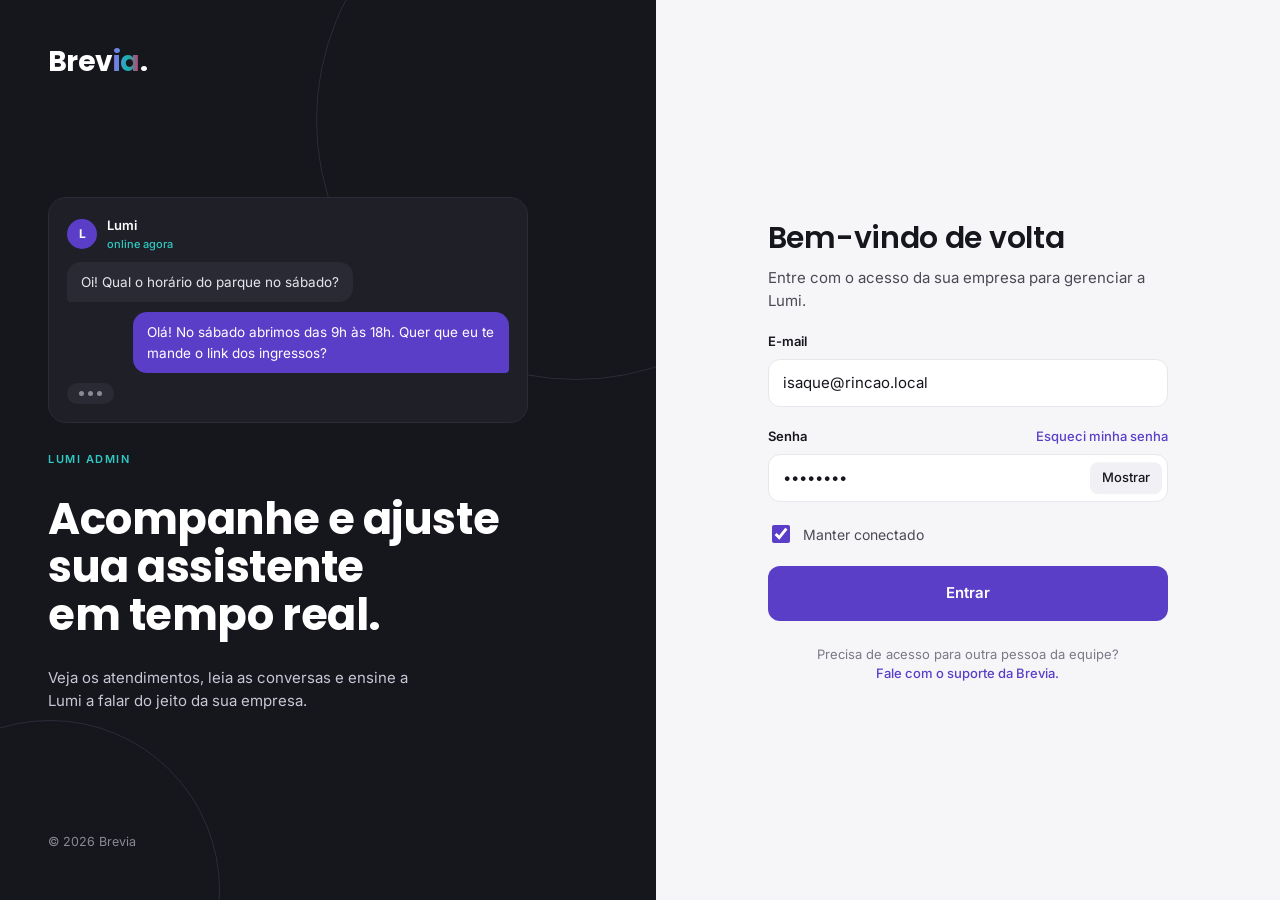
==== web/admin.html @ fee6444c "Add operator account editing and handover media" ====
<!doctype html><html><head><meta charset=utf8><meta name=viewport content="width=device-width,initial-scale=1,viewport-fit=cover"><style>:root{color-scheme:light;box-sizing:border-box;padding-top:env(safe-area-inset-top,0px);padding-bottom:env(safe-area-inset-bottom,0px)}html{scroll-padding-top:env(safe-area-inset-top,0px)}body{margin:0;padding:0;font:14px -apple-system,BlinkMacSystemFont,sans-serif;background:#fff;color:#000}img{max-width:100%}[hidden]:not([hidden=until-found i]){display:none!important}</style><link rel="stylesheet" href="/static/operator-workspace.css"><link rel="stylesheet" href="/static/admin-usage.css"><link rel="stylesheet" href="/static/admin-comments.css"><link rel="stylesheet" href="/static/admin-calling.css"><link rel="stylesheet" href="/static/admin-conversations.css"></head><body>
<title>Lumi Admin</title>
<meta name="claude:viewport-fit-sides" content="cover">
<link rel="preconnect" href="https://fonts.googleapis.com">
<link rel="stylesheet" href="https://fonts.googleapis.com/css2?family=Poppins:wght@500;600;700&family=Inter:wght@400;500;600&display=swap">
<style>
/* Layout: login split (marca escura / formulário claro); app = sidebar fixa + área de conteúdo; no celular a sidebar vira gaveta */
:root{
  --bg:#F6F6F9; --surface:#FFFFFF; --surface-2:#F1F1F5; --line:#E6E6EC;
  --ink:#16161D; --ink-2:#4A4A55; --ink-3:#7A7A87;
  --violet:#5B3EC8; --violet-soft:#EEEAFB; --violet-ink:#4A30B0;
  --teal:#0E9F99; --teal-soft:#E2F6F5; --pink:#D6336C; --pink-soft:#FCE8EF;
  --gold:#A67C2E; --gold-soft:#F7F0E2; --up:#17895A;
  --dark:#16161D; --dark-2:#1F1F28; --dark-line:#2C2C38; --on-dark:#FFFFFF; --on-dark-2:#C7C7D6; --on-dark-3:#8A8A95;
  --shadow:0 1px 2px rgba(22,22,29,.04),0 8px 24px -12px rgba(22,22,29,.12);
  --f-display:"Poppins",ui-sans-serif,system-ui,sans-serif;
  --f-body:"Inter",ui-sans-serif,system-ui,-apple-system,"Segoe UI",sans-serif;
  --r:14px; --r-sm:10px;
}
@media (prefers-color-scheme:dark){:root:not([data-theme="light"]){
  --bg:#111117; --surface:#1A1A22; --surface-2:#22222C; --line:#2C2C38;
  --ink:#F2F2F6; --ink-2:#C2C2CE; --ink-3:#8C8C99;
  --violet:#8B74F0; --violet-soft:#2A2445; --violet-ink:#B4A6FF;
  --teal:#2FC9C2; --teal-soft:#16302F; --pink:#F06292; --pink-soft:#3A1C27;
  --gold:#D3A85A; --gold-soft:#332A1A; --up:#4CD08F;
  --dark:#0B0B10; --dark-2:#16161E; --dark-line:#262632;
  --shadow:0 1px 2px rgba(0,0,0,.3),0 8px 24px -12px rgba(0,0,0,.5);
  color-scheme:dark}}
:root[data-theme="dark"]{
  --bg:#111117; --surface:#1A1A22; --surface-2:#22222C; --line:#2C2C38;
  --ink:#F2F2F6; --ink-2:#C2C2CE; --ink-3:#8C8C99;
  --violet:#8B74F0; --violet-soft:#2A2445; --violet-ink:#B4A6FF;
  --teal:#2FC9C2; --teal-soft:#16302F; --pink:#F06292; --pink-soft:#3A1C27;
  --gold:#D3A85A; --gold-soft:#332A1A; --up:#4CD08F;
  --dark:#0B0B10; --dark-2:#16161E; --dark-line:#262632;
  --shadow:0 1px 2px rgba(0,0,0,.3),0 8px 24px -12px rgba(0,0,0,.5);
  color-scheme:dark}

*{box-sizing:border-box}
html,body{height:100%}
body{background:var(--bg);color:var(--ink);font-family:var(--f-body);font-size:15px;line-height:1.5;-webkit-font-smoothing:antialiased}
h1,h2,h3{font-family:var(--f-display);font-weight:600;margin:0;text-wrap:balance;letter-spacing:-.01em}
button,input,textarea,select{font:inherit;color:inherit}
button{cursor:pointer}
:focus-visible{outline:2px solid var(--violet);outline-offset:2px}
.num{font-variant-numeric:tabular-nums}
.eyebrow{font-size:11px;font-weight:600;letter-spacing:.14em;text-transform:uppercase}
.sr{position:absolute;width:1px;height:1px;opacity:0;overflow:hidden}

/* ---------- Marca ---------- */
.brand{font-family:var(--f-display);font-weight:700;font-size:28px;letter-spacing:-.02em;line-height:1;display:inline-flex}
.brand .ia{background:linear-gradient(90deg,#8B74F0,#0FB5AE 55%,#D6336C);-webkit-background-clip:text;background-clip:text;color:transparent}

/* ---------- Login ---------- */
#login{min-height:100%;display:grid;grid-template-columns:minmax(0,1.05fr) minmax(0,1fr)}
.login-side{background:var(--dark);color:var(--on-dark);position:relative;overflow:hidden;display:flex;flex-direction:column;justify-content:space-between;gap:48px;padding-block:48px;padding-left:max(48px,env(safe-area-inset-left,0px));padding-right:48px}
.login-side .ring{position:absolute;border:1px solid var(--dark-line);border-radius:50%;pointer-events:none}
.login-side .brand{color:#fff;position:relative}
.login-hero{position:relative;display:flex;flex-direction:column;gap:28px;max-width:480px}
.preview{background:var(--dark-2);border:1px solid var(--dark-line);border-radius:18px;padding:18px;display:flex;flex-direction:column;gap:10px}
.preview .who{display:flex;align-items:center;gap:10px;font-size:13px;font-weight:600}
.preview .who small{display:block;color:#2FC9C2;font-weight:500;font-size:11px}
.av-l{width:30px;height:30px;border-radius:50%;background:#5B3EC8;display:grid;place-items:center;font-size:12px;font-weight:700;color:#fff}
.b-in,.b-out{font-size:13.5px;padding:10px 14px;border-radius:14px;max-width:85%}
.b-in{background:#2A2A35;color:#E6E6EE;align-self:flex-start;border-bottom-left-radius:4px}
.b-out{background:#5B3EC8;color:#fff;align-self:flex-end;border-bottom-right-radius:4px}
.typing{align-self:flex-start;background:#2A2A35;border-radius:12px;padding:8px 12px;display:flex;gap:4px}
.typing i{width:5px;height:5px;border-radius:50%;background:#8A8A95;animation:blink 1.2s infinite}
.typing i:nth-child(2){animation-delay:.2s}.typing i:nth-child(3){animation-delay:.4s}
@keyframes blink{0%,60%,100%{opacity:.3}30%{opacity:1}}
.login-hero h1{font-size:clamp(30px,3.4vw,44px);line-height:1.1;font-weight:700;color:#fff}
.login-hero p{color:var(--on-dark-2);margin:0;max-width:42ch}
.login-side footer{color:var(--on-dark-3);font-size:12.5px;position:relative}
.login-main{display:grid;place-items:center;padding-block:48px;padding-left:24px;padding-right:max(24px,env(safe-area-inset-right,0px));background:var(--bg)}
.login-form{width:100%;max-width:400px;display:flex;flex-direction:column;gap:20px}
.login-form h2{font-size:30px;font-weight:600}
.login-form .lead{color:var(--ink-2);margin:6px 0 0}
.field{display:flex;flex-direction:column;gap:7px}
.field label,.lbl{font-size:13px;font-weight:600;color:var(--ink)}
.row-between{display:flex;justify-content:space-between;align-items:baseline;gap:12px}
.link{color:var(--violet);text-decoration:none;font-size:13px;font-weight:500;background:none;border:0;padding:0}
.link:hover{text-decoration:underline}
.input{width:100%;background:var(--surface);border:1px solid var(--line);border-radius:12px;padding:12px 14px;outline:none;transition:border-color .15s,box-shadow .15s}
.input:focus{border-color:var(--violet);box-shadow:0 0 0 3px var(--violet-soft)}
.pw{position:relative}
.pw .input{padding-right:92px}
.pw button{position:absolute;right:6px;top:50%;transform:translateY(-50%);background:var(--surface-2);border:0;border-radius:8px;padding:6px 12px;font-size:13px;font-weight:500}
.check{display:flex;align-items:center;gap:10px;font-size:14px;color:var(--ink-2)}
.check input{width:18px;height:18px;accent-color:var(--violet)}
.btn{display:inline-flex;align-items:center;justify-content:center;gap:8px;border-radius:12px;padding:11px 18px;font-weight:600;font-size:14px;border:1px solid transparent;transition:background .15s,transform .05s,border-color .15s;white-space:nowrap}
.btn:active{transform:translateY(1px)}
.btn-primary{background:#5B3EC8;color:#fff}
.btn-primary:hover{background:#4A30B0}
.btn-ghost{background:var(--surface);border-color:var(--line);color:var(--ink)}
.btn-ghost:hover{border-color:var(--ink-3)}
.btn-danger{background:var(--surface);border-color:var(--pink-soft);color:var(--pink)}
.btn-danger:hover{border-color:var(--pink)}
.btn-sm{padding:7px 12px;font-size:13px;border-radius:10px}
.btn-lg{padding:15px 18px;font-size:15px}
.btn[disabled]{opacity:.45;cursor:not-allowed}
.login-form .help{text-align:center;font-size:13px;color:var(--ink-3);margin:4px 0 0}
.err{font-size:13px;color:var(--pink);margin:0}

/* ---------- App shell ---------- */
#app{height:100%;display:grid;grid-template-columns:260px minmax(0,1fr)}
.side{background:var(--surface);border-right:1px solid var(--line);display:flex;flex-direction:column;gap:24px;padding:28px 18px 20px;padding-left:max(18px,env(safe-area-inset-left,0px));overflow-y:auto}
.side .brand{font-size:26px;color:var(--ink)}
.side .sub{color:var(--teal);margin-top:8px}
.tenant{display:flex;align-items:center;gap:12px;border:1px solid var(--line);border-radius:var(--r);padding:12px;background:var(--bg)}
.tenant .av{width:38px;height:38px;border-radius:50%;background:var(--dark);color:#fff;display:grid;place-items:center;font-weight:700;font-size:12px;flex:none}
.tenant b{display:block;font-size:14px;font-weight:600}
.status{display:inline-flex;align-items:center;gap:6px;font-size:12px;color:var(--teal);font-weight:500}
.status::before{content:"";width:7px;height:7px;border-radius:50%;background:var(--teal);box-shadow:0 0 0 3px var(--teal-soft)}
.nav{display:flex;flex-direction:column;gap:4px}
.nav a{display:flex;align-items:center;gap:12px;padding:10px 12px;border-radius:12px;color:var(--ink-2);text-decoration:none;font-weight:500}
.nav a svg{width:19px;height:19px;flex:none}
.nav .handover-count{margin-left:auto;min-width:22px;height:22px;padding:0 6px;border-radius:999px;background:var(--pink);color:#fff;display:inline-flex;align-items:center;justify-content:center;font-size:12px;font-weight:600;font-variant-numeric:tabular-nums}
.contact-role{display:flex;align-items:center;gap:12px;padding:12px 22px;border-bottom:1px solid var(--line);font-size:13px}.contact-role .input{width:auto;padding:6px 10px}
.nav a:hover{background:var(--surface-2);color:var(--ink)}
.nav a[aria-current="page"]{background:var(--violet-soft);color:var(--violet-ink)}
.help-card{margin-top:auto;background:var(--dark);color:var(--on-dark);border-radius:var(--r);padding:16px;display:flex;flex-direction:column;gap:6px}
.help-card b{font-size:14px}
.help-card p{margin:0;font-size:13px;color:var(--on-dark-2)}
.help-card button{align-self:flex-start;background:none;border:0;padding:0;color:#2FC9C2;font-weight:600;font-size:13px;margin-top:4px}

.main{display:flex;flex-direction:column;min-width:0;min-height:0}
.topbar{display:flex;align-items:center;gap:14px;padding-block:18px;padding-left:32px;padding-right:max(32px,env(safe-area-inset-right,0px));border-bottom:1px solid var(--line);background:var(--surface);position:relative;z-index:20}
.topbar .titles{min-width:0;flex:1}
.topbar h1{font-size:20px}
.topbar p{margin:2px 0 0;color:var(--ink-3);font-size:13.5px;white-space:nowrap;overflow:hidden;text-overflow:ellipsis}
.menu-btn{display:none;width:40px;height:40px;border-radius:10px;border:1px solid var(--line);background:var(--surface);place-items:center;flex:none}
.menu-btn svg{width:20px;height:20px}
.user-wrap{position:relative;flex:none}
.user{display:flex;align-items:center;gap:10px;border:1px solid var(--line);background:var(--surface);border-radius:999px;padding:5px 14px 5px 5px;font-weight:600;font-size:14px;transition:border-color .15s}
.user:hover,.user[aria-expanded="true"]{border-color:var(--violet)}
.user .av{width:30px;height:30px;border-radius:50%;background:#5B3EC8;color:#fff;display:grid;place-items:center;font-size:13px}
.user-menu{position:absolute;right:0;top:calc(100% + 8px);width:min(280px,calc(100vw - 32px));background:var(--surface);border:1px solid var(--line);border-radius:14px;box-shadow:0 16px 40px -12px rgba(0,0,0,.28);padding:6px;z-index:30}
.um-id{display:flex;flex-direction:column;gap:2px;padding:12px 12px 12px;border-bottom:1px solid var(--line);margin-bottom:6px}
.um-id b{font-size:14px;font-weight:600}
.um-id span{font-size:13px;color:var(--ink-3);overflow-wrap:anywhere}
.um-out{display:block;width:100%;text-align:left;background:none;border:0;border-radius:10px;padding:10px 12px;color:var(--pink);font-weight:600;font-size:14px}
.um-out:hover{background:var(--pink-soft)}
.content{flex:1;overflow-y:auto;padding-block:28px 40px;padding-left:32px;padding-right:max(32px,env(safe-area-inset-right,0px))}
.wrap{max-width:1180px;margin:0 auto;display:flex;flex-direction:column;gap:20px}
.stack{display:flex;flex-direction:column;gap:20px}
.card{background:var(--surface);border:1px solid var(--line);border-radius:var(--r);box-shadow:var(--shadow)}
.card-h{display:flex;align-items:center;justify-content:space-between;gap:12px;padding:20px 22px 0}
.card-h h2{font-size:17px}
.card-h .meta{color:var(--ink-3);font-size:13px}
.card-b{padding:18px 22px 22px}
.hh{display:flex;align-items:baseline;gap:12px;flex-wrap:wrap}

/* ---------- Dashboard ---------- */
.hello{display:flex;flex-direction:column;gap:6px;padding-top:4px}
.hello h2{font-size:34px;font-weight:600;line-height:1.15}
.hello p{margin:0;color:var(--ink-2);font-size:16px}
.period{padding:18px 20px;display:flex;flex-direction:column;gap:16px}
.chips{display:flex;flex-wrap:wrap;gap:10px}
.chip{border:1px solid var(--line);background:var(--surface);border-radius:999px;padding:6px 13px;font-size:13px;font-weight:500;color:var(--ink-2);transition:border-color .15s,background .15s}
.chip:hover{border-color:var(--ink-3)}
.chip.lg{padding:10px 18px;font-size:14.5px}
.chip[aria-pressed="true"]{background:#5B3EC8;border-color:#5B3EC8;color:#fff;font-weight:600}
.range{display:flex;flex-wrap:wrap;align-items:center;gap:12px;border-top:1px solid var(--line);padding-top:16px;font-size:13.5px;font-weight:600}
.date{width:auto;padding:9px 12px;border-radius:10px;font-weight:500}
.kpis{display:grid;grid-template-columns:repeat(3,minmax(0,1fr));gap:16px}
.kpi{padding:24px 26px;display:flex;flex-direction:column;gap:6px;min-width:0}
.kpi .k-l{display:flex;align-items:center;gap:8px;font-size:13.5px;font-weight:600;color:var(--ink-3)}
.kpi .k-v{font-family:var(--f-display);font-size:46px;font-weight:600;line-height:1.1;letter-spacing:-.02em}
.kpi .k-d{display:flex;gap:8px;align-items:baseline;font-size:13.5px;color:var(--ink-3)}
.kpi .k-d b{color:var(--up);font-weight:600}
.kpi .k-n{color:var(--ink-3);font-size:13.5px;margin-top:8px}
.info{position:relative;width:17px;height:17px;border-radius:50%;border:0;background:var(--surface-2);color:var(--ink-3);font-size:11px;font-weight:700;display:inline-grid;place-items:center;padding:0;cursor:help}
.info .tip{position:absolute;left:50%;top:calc(100% + 8px);transform:translateX(-50%);width:230px;background:var(--dark);color:#fff;font-weight:400;font-size:12.5px;line-height:1.4;padding:10px 12px;border-radius:10px;opacity:0;pointer-events:none;transition:opacity .15s;z-index:25;text-align:left}
.info:hover .tip,.info:focus .tip{opacity:1}
.chan{display:flex;flex-direction:column;gap:16px;margin-top:8px}
.chan .c-row{display:flex;justify-content:space-between;align-items:center;gap:10px;font-size:14.5px;font-weight:500;margin-bottom:8px}
.chan .c-row span{display:flex;align-items:center;gap:8px}
.chan .dot{width:8px;height:8px;border-radius:50%;flex:none}
.bar{height:8px;border-radius:99px;background:var(--surface-2);overflow:hidden}
.bar i{display:block;height:100%;min-width:10px;border-radius:99px;background:var(--violet)}
.bar.teal i{background:var(--teal)}
.bar.pink i{background:var(--pink)}
.dash-volume{display:grid;grid-template-columns:repeat(2,minmax(0,1fr));padding:22px;gap:24px}.dash-volume>div{display:flex;flex-direction:column;gap:6px}.dash-volume>div+div{border-left:1px solid var(--line);padding-left:24px}.dash-volume strong{font-family:var(--f-display);font-size:25px;font-weight:600;line-height:1.3}.dash-volume .k-n{margin:0}@media(max-width:600px){.dash-volume{grid-template-columns:1fr;padding:18px;gap:18px}.dash-volume>div+div{border-left:0;border-top:1px solid var(--line);padding-left:0;padding-top:18px}}
.dash-grid{display:grid;grid-template-columns:minmax(0,1.7fr) minmax(0,1fr);gap:20px;align-items:start}
.topics{display:flex;flex-direction:column;gap:2px}
.topic{display:block;padding:10px 12px;margin-inline:-12px;border-radius:12px;text-decoration:none;color:inherit;transition:background .15s,transform .18s ease}
.topic:hover,.topic:focus-visible{background:var(--surface-2);transform:translateX(3px)}
.topic .t-row{display:flex;justify-content:space-between;gap:12px;font-size:14.5px;margin-bottom:7px}
.topic .t-val{color:var(--ink-3)}
.topic .t-val b{display:inline-block;min-width:3.4ch;text-align:right;color:var(--ink);font-weight:600;margin-left:14px}
.topic:hover .t-name{color:var(--violet)}
.shortcuts{display:flex;flex-direction:column;gap:10px}
.shortcut{display:flex;align-items:center;gap:12px;border:1px solid var(--line);border-radius:12px;padding:14px 15px;background:var(--surface);text-decoration:none;color:var(--ink);font-weight:600;font-size:14px;transition:border-color .15s,background .15s}
.shortcut:hover{border-color:var(--violet);background:var(--violet-soft)}
.shortcut .dot{width:8px;height:8px;border-radius:50%;flex:none}
.shortcut .chev{margin-left:auto;color:var(--ink-3)}
.recent{display:flex;flex-direction:column}
.recent a{display:grid;grid-template-columns:40px minmax(0,1fr) auto;gap:14px;align-items:start;padding:14px 10px;margin-inline:-10px;border-radius:12px;position:relative;text-decoration:none;color:inherit;transition:background .15s,transform .18s ease}
.recent a + a::before{content:"";position:absolute;left:10px;right:10px;top:0;border-top:1px solid var(--line);transition:opacity .15s}
.recent a:hover,.recent a:focus-visible{background:var(--surface-2);transform:translateX(4px)}
.recent a:hover::before,.recent a:hover + a::before,.recent a:focus-visible::before,.recent a:focus-visible + a::before{opacity:0}
.recent .ini{transition:background .15s,color .15s}
.recent a:hover .ini,.recent a:focus-visible .ini{background:var(--violet);color:#fff}
.recent a:hover .r-name,.recent a:focus-visible .r-name{color:var(--violet)}
.recent a:hover .r-msg,.recent a:hover .r-time{color:var(--ink)}
.ini{width:40px;height:40px;border-radius:50%;background:var(--surface-2);display:grid;place-items:center;font-size:12.5px;font-weight:700;color:var(--ink-2)}
.r-name{font-weight:600;font-size:14.5px}
.r-name span{font-weight:400;color:var(--ink-3)}
.r-msg{color:var(--ink-2);font-size:13.5px;margin-top:2px;display:-webkit-box;-webkit-line-clamp:2;-webkit-box-orient:vertical;overflow:hidden}
.r-time{color:var(--ink-3);font-size:12.5px}

/* ---------- Pílulas ---------- */
.pill{display:inline-flex;align-items:center;font-size:11.5px;font-weight:600;padding:3px 9px;border-radius:999px;white-space:nowrap}
.pill.wa{background:var(--teal-soft);color:var(--teal)}
.pill.ig{background:var(--pink-soft);color:var(--pink)}
.pill.topic{background:var(--surface-2);color:var(--ink-2);font-weight:500}

/* ---------- Conversas ---------- */
.filters{display:flex;flex-wrap:wrap;gap:10px;align-items:center}
.filters .search,.kb-tools .search{flex:1 1 260px;position:relative}
.filters .search svg,.kb-tools .search svg{position:absolute;left:13px;top:50%;transform:translateY(-50%);width:17px;height:17px;color:var(--ink-3)}
.filters .search .input,.kb-tools .search .input{padding-left:40px}
.select{appearance:none;background:var(--surface) url("data:image/svg+xml,%3Csvg xmlns='http://www.w3.org/2000/svg' width='12' height='8' fill='none' stroke='%237A7A87' stroke-width='1.8'%3E%3Cpath d='M1 1.5l5 5 5-5'/%3E%3C/svg%3E") no-repeat right 14px center;border:1px solid var(--line);border-radius:12px;padding:11px 38px 11px 14px;flex:0 1 auto}
.convo{display:grid;grid-template-columns:minmax(280px,360px) minmax(0,1fr);min-height:560px;overflow:hidden}
.c-list{border-right:1px solid var(--line);display:flex;flex-direction:column;min-height:0}
.c-list .count{padding:14px 18px;font-size:13px;color:var(--ink-3);border-bottom:1px solid var(--line)}
.c-items{overflow-y:auto;max-height:640px}
.c-item{display:flex;flex-direction:column;gap:6px;width:100%;text-align:left;background:none;border:0;border-bottom:1px solid var(--line);border-left:3px solid transparent;padding:14px 18px 14px 15px;transition:background .15s}
.c-item:hover{background:var(--surface-2)}
.c-item[aria-current="true"]{background:var(--violet-soft);border-left-color:var(--violet)}
.c-item .top{display:flex;justify-content:space-between;align-items:center}
.c-item .top time{font-size:12px;color:var(--ink-3)}
.c-item b{font-size:14.5px;font-weight:600}
.contact-label{display:inline-flex;flex-wrap:wrap;align-items:baseline;gap:4px 8px;max-width:100%}
.contact-id{font-size:12px;font-weight:400;color:var(--ink-3);overflow-wrap:anywhere}
.c-item .ph{font-size:12.5px;color:var(--ink-3);margin-top:-4px}
.c-item .last{font-size:13.5px;color:var(--ink-2);display:-webkit-box;-webkit-line-clamp:2;-webkit-box-orient:vertical;overflow:hidden}
.c-item .tags{display:flex;align-items:center;gap:8px;font-size:12px;color:var(--ink-3)}
.c-detail{display:flex;flex-direction:column;min-width:0;min-height:0}
.d-head{padding:18px 22px;border-bottom:1px solid var(--line);display:flex;flex-direction:column;gap:14px}
.d-head .who{display:flex;justify-content:space-between;gap:16px;flex-wrap:wrap}
.d-head h2{font-size:20px}
.d-head .ph{color:var(--ink-3);font-size:13.5px;margin-top:2px}
.facts{display:flex;gap:22px}
.facts div{display:flex;flex-direction:column;gap:2px}
.facts span{font-size:11.5px;color:var(--ink-3)}
.facts b{font-size:14px;font-weight:600}
.sessions{display:flex;gap:8px;flex-wrap:wrap}
.back{display:none}
.thread{flex:1;overflow-y:auto;padding:20px 22px;display:flex;flex-direction:column;gap:12px;background:var(--bg);max-height:520px}
.day{align-self:center;font-size:12px;color:var(--ink-3);background:var(--surface-2);border-radius:99px;padding:4px 12px;margin-block:4px}
.msg{max-width:min(78%,560px);min-width:0;overflow-wrap:anywhere;padding:11px 15px;border-radius:16px;font-size:14px;display:flex;flex-direction:column;gap:4px}
.msg time{font-size:11px;opacity:.7}
.msg.in{align-self:flex-start;background:var(--surface);border:1px solid var(--line);border-bottom-left-radius:5px}
.msg.out{align-self:flex-end;background:#5B3EC8;color:#fff;border-bottom-right-radius:5px}
.msg.out time{text-align:right}
.empty{padding:40px 22px;text-align:center;color:var(--ink-3)}

/* ---------- Configurações ---------- */
.tabs{display:inline-flex;background:var(--surface-2);border-radius:12px;padding:4px;gap:2px;align-self:flex-start;max-width:100%;overflow-x:auto}
.tabs button{border:0;background:none;border-radius:9px;padding:8px 16px;font-weight:500;font-size:14px;color:var(--ink-3);white-space:nowrap}
.tabs button[aria-selected="true"]{background:var(--surface);color:var(--ink);font-weight:600;box-shadow:0 1px 2px rgba(0,0,0,.08)}
.cfg{max-width:920px;width:100%;margin:0 auto;display:flex;flex-direction:column;gap:18px}
.cfg.wide{max-width:1180px}
.cfg .card-h{flex-direction:column;align-items:flex-start;gap:4px}
.cfg .card-h p{margin:0;color:var(--ink-3);font-size:13.5px}
.intro{margin:0;color:var(--ink-2);font-size:14px;max-width:72ch}
.opt-group{display:flex;flex-direction:column;gap:10px}
.opt-group + .opt-group{margin-top:20px}
.opts{display:flex;gap:8px;flex-wrap:wrap}
.opt{border:1px solid var(--line);background:var(--surface);border-radius:999px;padding:8px 18px;font-size:14px;font-weight:500;color:var(--ink-2)}
.opt:hover{border-color:var(--ink-3)}
.opt[aria-pressed="true"]{border-color:var(--violet);background:var(--violet-soft);color:var(--violet-ink);font-weight:600}
.opt-hint{font-size:13px;color:var(--ink-3);margin:0}
textarea.input{min-height:200px;resize:vertical;line-height:1.7}
.note{display:flex;gap:10px;background:var(--gold-soft);color:var(--gold);border-radius:12px;padding:12px 14px;font-size:13px;margin-top:14px}
.note svg{flex:none;width:17px;height:17px;margin-top:1px}
.savebar{display:flex;justify-content:space-between;align-items:center;gap:14px;flex-wrap:wrap}
.savebar .last{font-size:13px;color:var(--ink-3)}
.savebar .last.dirty{color:var(--gold);font-weight:500}
.savebar .actions{display:flex;gap:10px}

.kb-tools{display:flex;gap:10px;flex-wrap:wrap}
.kb-count{font-size:13px;color:var(--ink-3)}
.kb-grid{display:grid;grid-template-columns:repeat(auto-fill,minmax(260px,1fr));gap:14px}
.kb{display:flex;flex-direction:column;padding:18px 20px;gap:10px;transition:transform .18s ease,border-color .15s,box-shadow .18s}
.kb:hover,.img-card:hover{transform:translateY(-3px);border-color:var(--violet);box-shadow:0 12px 28px -14px rgba(91,62,200,.35)}
.kb h3{font-size:16px}
.kb p{margin:0;color:var(--ink-2);font-size:13.5px;display:-webkit-box;-webkit-line-clamp:3;-webkit-box-orient:vertical;overflow:hidden;flex:1}
.foot{display:flex;justify-content:space-between;align-items:center;gap:10px;border-top:1px solid var(--line);padding-top:12px;margin-top:auto}
.foot small{font-size:12px;color:var(--ink-3);line-height:1.35}
.foot .acts{display:flex;gap:6px}
.foot .confirm{display:flex;gap:6px;align-items:center;font-size:12.5px;color:var(--pink);font-weight:500}

/* Imagens da Lumi */
.img-grid{display:grid;grid-template-columns:repeat(auto-fill,minmax(270px,1fr));gap:16px}
.img-card{display:flex;flex-direction:column;overflow:hidden;transition:transform .18s ease,border-color .15s,box-shadow .18s}
.thumb{position:relative;display:block;width:100%;aspect-ratio:16/10;background:var(--surface-2);border:0;padding:0;overflow:hidden;cursor:zoom-in}
.thumb img{width:100%;height:100%;object-fit:cover;display:block;transition:transform .25s ease}
.img-card:hover .thumb img{transform:scale(1.04)}
.img-body{display:flex;flex-direction:column;gap:12px;padding:16px 18px 18px;flex:1}
.img-body h3{font-size:16px}
.img-body .desc{margin:0;color:var(--ink-2);font-size:13.5px;display:-webkit-box;-webkit-line-clamp:2;-webkit-box-orient:vertical;overflow:hidden}
.when{background:var(--violet-soft);border-radius:10px;padding:10px 12px;font-size:13px;color:var(--ink);line-height:1.45}
.when span{display:block;font-size:10.5px;font-weight:600;letter-spacing:.1em;text-transform:uppercase;color:var(--violet-ink);margin-bottom:3px}
.drop{position:relative;display:flex;flex-direction:column;align-items:center;justify-content:center;gap:4px;border:1.5px dashed var(--line);border-radius:14px;padding:22px;min-height:150px;text-align:center;color:var(--ink-3);font-size:13px;cursor:pointer;background:var(--bg);overflow:hidden;transition:border-color .15s,background .15s}
.drop:hover,.drop.over{border-color:var(--violet);background:var(--violet-soft)}
.drop:focus-within{outline:2px solid var(--violet);outline-offset:2px}
.drop b{color:var(--ink);font-size:14.5px;font-weight:600}
.drop.has{min-height:190px;border-style:solid}
.drop.has .d-empty{display:none}
.drop img{position:absolute;inset:0;width:100%;height:100%;object-fit:cover}
.drop .swap{position:absolute;right:10px;bottom:10px;background:rgba(11,11,16,.72);color:#fff;border-radius:8px;padding:4px 10px;font-size:12px;font-weight:500}
.counter{font-size:12px;color:var(--ink-3);text-align:right}

/* ---------- Modal / toast / gaveta ---------- */
.overlay{position:fixed;inset:0;background:rgba(11,11,16,.5);z-index:40;display:grid;place-items:center;padding:20px}
.modal{width:100%;max-width:560px;max-height:calc(100% - 40px);overflow:auto;background:var(--surface);border-radius:18px;padding:24px;display:flex;flex-direction:column;gap:16px}
.modal h2{font-size:19px}
.modal .acts{display:flex;justify-content:flex-end;gap:10px}
.onboarding-modal{max-width:680px;gap:26px;padding:28px}
.onboarding-modal header p{margin:8px 0 0;color:var(--ink-3);font-size:13.5px;line-height:1.6}
.onboarding-modal form{display:flex;flex-direction:column;gap:24px}
.onboarding-modal .field{gap:10px}
.onboarding-modal textarea.input{min-height:150px}
.objective-options{display:flex;flex-direction:column;gap:12px}
.objective-option{display:flex;align-items:flex-start;gap:12px;padding:14px 16px;border:1px solid var(--line);border-radius:12px;cursor:pointer}
.objective-option input{width:18px;height:18px;flex-shrink:0;margin:3px 0 0;accent-color:var(--violet)}
.objective-option strong{display:block;font-size:14px;font-weight:500}
.objective-option small{display:block;margin-top:4px;color:var(--ink-3);font-size:13px;line-height:1.5}
.objective-note{margin:0;padding:14px 16px;border-radius:12px;background:var(--surface-2);color:var(--ink-3);font-size:13px;line-height:1.7}
.objective-actions{display:flex;justify-content:flex-end;gap:10px;padding-top:18px;border-top:1px solid var(--line)}
@media(max-width:600px){.onboarding-modal{padding:20px;gap:22px}.objective-actions .btn{flex:1}}

.modal.lb{max-width:820px;padding:16px}
.modal.lb img{display:block;width:100%;max-height:56vh;object-fit:contain;border-radius:12px;background:var(--surface-2)}
.modal.lb p{margin:0;color:var(--ink-2);font-size:14px}
.toast{position:fixed;left:50%;bottom:calc(24px + env(safe-area-inset-bottom,0px));transform:translateX(-50%);background:var(--dark);color:#fff;padding:12px 18px;border-radius:12px;font-size:14px;font-weight:500;z-index:60;display:flex;gap:10px;align-items:center;box-shadow:0 10px 30px rgba(0,0,0,.25);max-width:calc(100vw - 32px)}
.toast::before{content:"";width:8px;height:8px;border-radius:50%;background:#2FC9C2;flex:none}
.scrim{display:none}

/* ---------- Responsivo ---------- */
@media (max-width:1240px){
  .kpis{grid-template-columns:repeat(2,minmax(0,1fr))}
  .kpis .kpi:last-child{grid-column:1/-1}
}
@media (max-width:1024px){
  .dash-grid{grid-template-columns:minmax(0,1fr)}
  .shortcuts{display:grid;grid-template-columns:repeat(2,minmax(0,1fr))}
}
@media (max-width:900px){
  #login{grid-template-columns:minmax(0,1fr)}
  .login-side{padding-block:28px 32px;padding-left:max(20px,env(safe-area-inset-left,0px));padding-right:max(20px,env(safe-area-inset-right,0px));gap:28px}
  .login-side .preview,.login-side footer{display:none}
  .login-hero{gap:12px}
  .login-hero h1{font-size:28px}
  .login-main{padding-block:32px 40px;padding-left:max(20px,env(safe-area-inset-left,0px));padding-right:max(20px,env(safe-area-inset-right,0px));place-items:start center}

  #app{grid-template-columns:minmax(0,1fr)}
  .side{position:fixed;inset:0 auto 0 0;width:min(290px,86vw);z-index:50;transform:translateX(-102%);transition:transform .22s ease;padding-top:calc(24px + env(safe-area-inset-top,0px));padding-bottom:calc(20px + env(safe-area-inset-bottom,0px))}
  body.nav-open .side{transform:none;box-shadow:0 0 40px rgba(0,0,0,.25)}
  body.nav-open .scrim{display:block;position:fixed;inset:0;background:rgba(11,11,16,.45);z-index:45}
  .menu-btn{display:grid}
  .topbar{padding-block:12px;padding-left:max(16px,env(safe-area-inset-left,0px));padding-right:max(16px,env(safe-area-inset-right,0px))}
  .topbar h1{font-size:18px}
  .user{padding:4px}
  .user .name{display:none}
  .content{padding-block:18px 32px;padding-left:max(16px,env(safe-area-inset-left,0px));padding-right:max(16px,env(safe-area-inset-right,0px))}
  .hello h2{font-size:28px}

  .convo{grid-template-columns:minmax(0,1fr);min-height:0}
  .c-list{border-right:0}
  .c-items{max-height:none}
  .convo.show-detail .c-list{display:none}
  .convo:not(.show-detail) .c-detail{display:none}
  .back{display:inline-flex;align-self:flex-start}
  .thread{max-height:max(300px,calc(100dvh - 380px));min-height:260px}
  .msg{max-width:88%}
}
@media (max-width:560px){
  .kpis{grid-template-columns:minmax(0,1fr);gap:12px}
  .kpi{padding:18px 20px}
  .kpi .k-v{font-size:38px}
  .shortcuts{grid-template-columns:minmax(0,1fr)}
  .card-h{padding:16px 16px 0}
  .card-b{padding:14px 16px 16px}
  .period{padding:16px}
  .chip.lg{padding:9px 14px;font-size:14px}
  .filters .select{flex:1 1 calc(50% - 5px)}
  .facts{gap:16px}
  .d-head,.thread{padding-left:16px;padding-right:16px}
  .savebar{flex-direction:column-reverse;align-items:stretch}
  .savebar .actions .btn{flex:1}
  .kb-tools .btn{flex:1 1 100%}
  .recent a{grid-template-columns:36px minmax(0,1fr)}
  .recent .r-time{grid-column:2;margin-top:-6px}
  .ini{width:36px;height:36px}
  .modal{padding:18px}
}
@media (prefers-reduced-motion:reduce){*{animation:none!important;transition:none!important}}
</style>

<!-- ================= LOGIN ================= -->
<section id="login">
  <aside class="login-side">
    <span class="ring" style="width:520px;height:520px;right:-180px;top:-140px"></span>
    <span class="ring" style="width:340px;height:340px;left:-120px;bottom:-160px"></span>
    <div class="brand">Brev<span class="ia">ia</span>.</div>
    <div class="login-hero">
      <div class="preview" aria-hidden="true">
        <div class="who"><span class="av-l">L</span><div>Lumi<small>online agora</small></div></div>
        <div class="b-in">Oi! Qual o horário do parque no sábado?</div>
        <div class="b-out">Olá! No sábado abrimos das 9h às 18h. Quer que eu te mande o link dos ingressos?</div>
        <div class="typing"><i></i><i></i><i></i></div>
      </div>
      <span class="eyebrow" style="color:#2FC9C2">Lumi Admin</span>
      <h1>Acompanhe e ajuste sua assistente em tempo real.</h1>
      <p>Veja os atendimentos, leia as conversas e ensine a Lumi a falar do jeito da sua empresa.</p>
    </div>
    <footer>© 2026 Brevia</footer>
  </aside>
  <main class="login-main">
    <form class="login-form" id="loginForm" novalidate>
      <div>
        <h2>Bem-vindo de volta</h2>
        <p class="lead">Entre com o acesso da sua empresa para gerenciar a Lumi.</p>
      </div>
      <div class="field">
        <label for="email">E-mail</label>
        <input class="input" id="email" type="email" autocomplete="username" value="isaque@rincao.local">
      </div>
      <div class="field">
        <div class="row-between"><label for="pw">Senha</label><button type="button" class="link" id="forgot">Esqueci minha senha</button></div>
        <div class="pw">
          <input class="input" id="pw" type="password" autocomplete="current-password" value="demo1234">
          <button type="button" id="pwToggle">Mostrar</button>
        </div>
      </div>
      <label class="check"><input type="checkbox" id="keep" checked> Manter conectado</label>
      <p class="err" id="loginErr" hidden></p>
      <button class="btn btn-primary btn-lg" type="submit">Entrar</button>
      <p class="help">Precisa de acesso para outra pessoa da equipe? <button type="button" class="link" data-support>Fale com o suporte da Brevia.</button></p>
    </form>
  </main>
</section>

<!-- ================= APP ================= -->
<div id="app" hidden>
  <nav class="side" id="side" aria-label="Menu principal">
    <div>
      <div class="brand">Brev<span class="ia">ia</span>.</div>
      <div class="eyebrow sub">Lumi Admin</div>
    </div>
    <div class="tenant"><span class="av">CR</span><div><b>Clube Rincão</b><span class="status">Lumi ativa</span></div></div>
    <div class="nav">
      <a href="#dashboard" data-route="dashboard"><svg viewBox="0 0 20 20" fill="currentColor"><rect x="2" y="2" width="7" height="7" rx="2"/><rect x="11" y="2" width="7" height="7" rx="2" opacity=".55"/><rect x="2" y="11" width="7" height="7" rx="2" opacity=".55"/><rect x="11" y="11" width="7" height="7" rx="2"/></svg>Dashboard</a>
      <a href="#conversas" data-route="conversas"><svg viewBox="0 0 20 20" fill="none" stroke="currentColor" stroke-width="1.7"><path d="M3.5 5.5a2 2 0 012-2h9a2 2 0 012 2v6a2 2 0 01-2 2H9l-3.5 3v-3h0a2 2 0 01-2-2z"/></svg>Conversas<span id="handoverCount" class="handover-count" role="status" aria-live="polite" hidden></span></a>
      <a href="#configuracoes" data-route="configuracoes"><svg viewBox="0 0 20 20" fill="none" stroke="currentColor" stroke-width="1.7" stroke-linecap="round"><path d="M3 5h14M3 10h9M3 15h12"/></svg>Configurações</a>
      <a href="#consumo" data-route="consumo" id="usageNav" hidden><svg viewBox="0 0 20 20" fill="none" stroke="currentColor" stroke-width="1.7" stroke-linecap="round"><path d="M3 16V9M8 16V4M13 16v-6M18 16V6"/></svg>Consumo e velocidade</a>
    </div>
    <div class="help-card">
      <b>Precisa de ajuda?</b>
      <p>A equipe Brevia acompanha a sua Lumi e pode ajustar o que você precisar.</p>
      <button type="button" data-support>Falar com o suporte</button>
    </div>
  </nav>
  <div class="scrim" id="scrim"></div>

  <div class="main">
    <header class="topbar">
      <button class="menu-btn" id="menuBtn" aria-label="Abrir menu"><svg viewBox="0 0 20 20" fill="none" stroke="currentColor" stroke-width="1.8" stroke-linecap="round"><path d="M3 6h14M3 10h14M3 14h14"/></svg></button>
      <div class="titles"><h1 id="pgTitle">Dashboard</h1><p id="pgSub">Clube Rincão · visão geral da assistente</p></div>
      <div class="user-wrap">
        <button class="user" id="userBtn" type="button" aria-haspopup="menu" aria-expanded="false"><span class="av">I</span><span class="name">Isaque</span></button>
        <div class="user-menu" id="userMenu" role="menu" hidden>
          <div class="um-id"><b>Isaque · Clube Rincão</b><span>isaque@cluberincao.com.br</span></div>
          <button class="um-edit" id="editProfile" type="button" role="menuitem">Alterar dados</button><button class="um-out" id="logout" type="button" role="menuitem">Sair</button>
        </div>
      </div>
    </header>
    <div class="content" id="content"></div>
  </div>
</div>

<div id="overlay" class="overlay" hidden></div>
<style>.msg img{display:block;max-width:280px;max-height:260px;border-radius:10px;margin-top:8px}.reply-box{padding:14px;border-top:1px solid var(--line);display:flex;gap:10px}.reply-box .input{flex:1}.handover-actions{display:flex;gap:8px;flex-wrap:wrap;margin-top:12px}.notice-live{padding:12px;border-radius:10px;background:var(--teal-soft);color:var(--teal);margin-bottom:14px}.msg.system{align-self:center;background:var(--gold-soft);font-size:13px}.msg strong{display:block}.c-detail{min-height:0}.thread{min-height:100px}</style><div id="toast" class="toast" hidden></div>

<script src="/static/admin-calling.js"></script><script src="/static/admin.js"></script><script src="/static/admin-conversations.js"></script><script src="/static/admin-profile.js"></script><script src="/static/admin-operator-media.js"></script><script src="/static/admin-dashboard.js"></script><script src="/static/admin-comments.js"></script><script src="/static/admin-ai.js"></script><script src="/static/admin-config.js"></script><script src="/static/admin-roles.js"></script><script src="/static/admin-knowledge.js"></script><script src="/static/admin-images.js"></script><script src="/static/admin-onboarding.js"></script><script src="/static/admin-usage.js"></script></body></html>
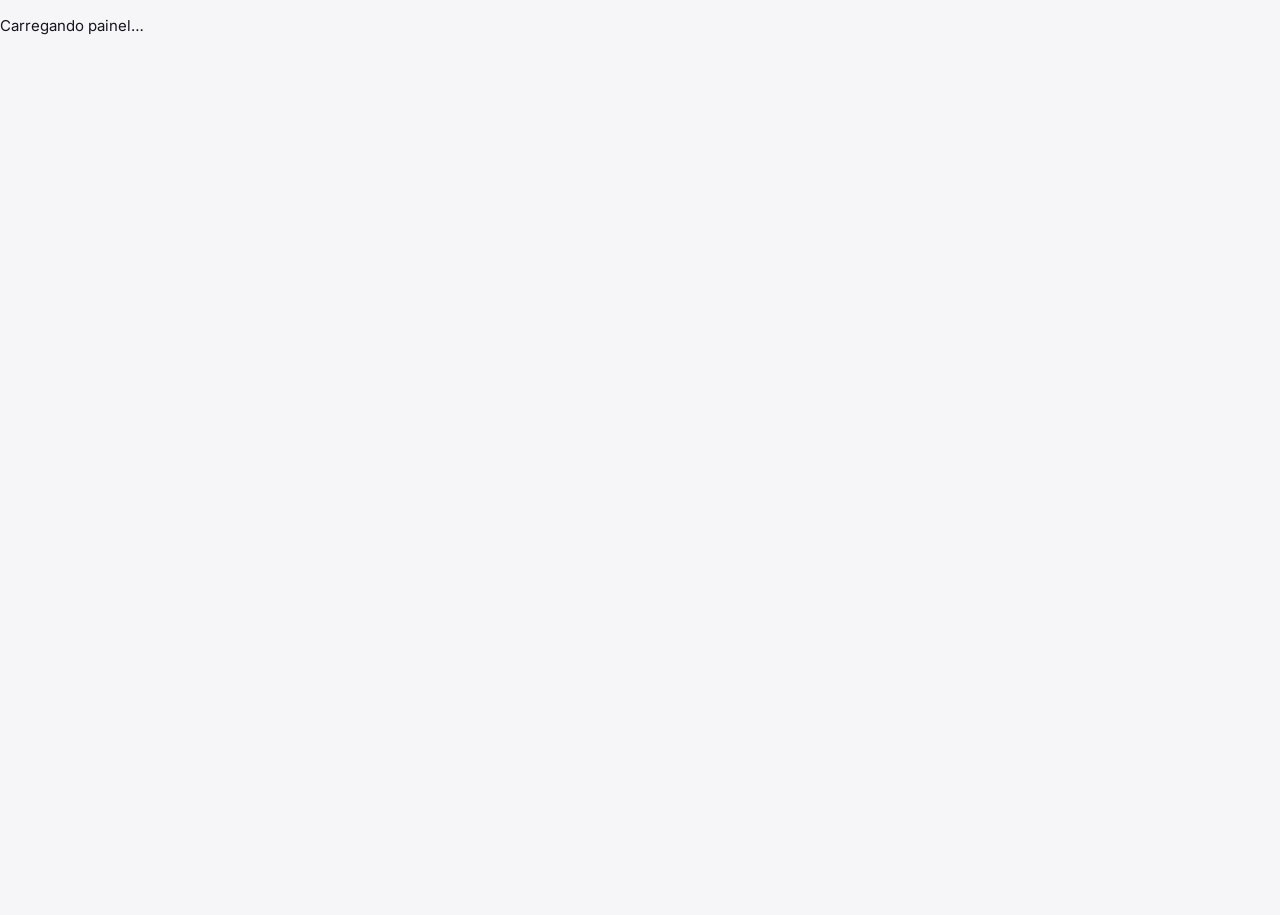
==== commit ccc0bd7a: "Show admin loading and expire sessions after inactivity" ====
--- a/web/admin.html
+++ b/web/admin.html
@@ -1,4 +1,4 @@
-<!doctype html><html><head><meta charset=utf8><meta name=viewport content="width=device-width,initial-scale=1,viewport-fit=cover"><style>:root{color-scheme:light;box-sizing:border-box;padding-top:env(safe-area-inset-top,0px);padding-bottom:env(safe-area-inset-bottom,0px)}html{scroll-padding-top:env(safe-area-inset-top,0px)}body{margin:0;padding:0;font:14px -apple-system,BlinkMacSystemFont,sans-serif;background:#fff;color:#000}img{max-width:100%}[hidden]:not([hidden=until-found i]){display:none!important}</style><link rel="stylesheet" href="/static/operator-workspace.css"><link rel="stylesheet" href="/static/admin-usage.css"><link rel="stylesheet" href="/static/admin-comments.css"><link rel="stylesheet" href="/static/admin-calling.css"><link rel="stylesheet" href="/static/admin-conversations.css"></head><body>
+<!doctype html><html><head><meta charset=utf8><meta name=viewport content="width=device-width,initial-scale=1,viewport-fit=cover"><style>:root{color-scheme:light;box-sizing:border-box;padding-top:env(safe-area-inset-top,0px);padding-bottom:env(safe-area-inset-bottom,0px)}html{scroll-padding-top:env(safe-area-inset-top,0px)}body{margin:0;padding:0;font:14px -apple-system,BlinkMacSystemFont,sans-serif;background:#fff;color:#000}img{max-width:100%}[hidden]:not([hidden=until-found i]){display:none!important}</style><link rel="stylesheet" href="/static/operator-workspace.css"><link rel="stylesheet" href="/static/admin-usage.css"><link rel="stylesheet" href="/static/admin-comments.css"><link rel="stylesheet" href="/static/admin-calling.css"><link rel="stylesheet" href="/static/admin-conversations.css"><link rel="stylesheet" href="/static/admin-status.css"></head><body>
 <title>Lumi Admin</title>
 <meta name="claude:viewport-fit-sides" content="cover">
 <link rel="preconnect" href="https://fonts.googleapis.com">
@@ -401,7 +401,8 @@
 </style>
 
 <!-- ================= LOGIN ================= -->
-<section id="login">
+<div id="adminStartup"><div class="admin-data-status" role="status"><span class="admin-data-spinner" aria-hidden="true"></span><p>Carregando painel…</p></div></div>
+<section id="login" hidden>
   <aside class="login-side">
     <span class="ring" style="width:520px;height:520px;right:-180px;top:-140px"></span>
     <span class="ring" style="width:340px;height:340px;left:-120px;bottom:-160px"></span>
@@ -436,7 +437,6 @@
           <button type="button" id="pwToggle">Mostrar</button>
         </div>
       </div>
-      <label class="check"><input type="checkbox" id="keep" checked> Manter conectado</label>
       <p class="err" id="loginErr" hidden></p>
       <button class="btn btn-primary btn-lg" type="submit">Entrar</button>
       <p class="help">Precisa de acesso para outra pessoa da equipe? <button type="button" class="link" data-support>Fale com o suporte da Brevia.</button></p>
@@ -482,7 +482,11 @@
   </div>
 </div>
 
+<dialog id="conversationPhotoDialog" aria-label="Imagem ampliada">
+  <img alt="Imagem da conversa ampliada">
+  <form method="dialog"><button type="submit" aria-label="Fechar imagem">×</button></form>
+</dialog>
 <div id="overlay" class="overlay" hidden></div>
 <style>.msg img{display:block;max-width:280px;max-height:260px;border-radius:10px;margin-top:8px}.reply-box{padding:14px;border-top:1px solid var(--line);display:flex;gap:10px}.reply-box .input{flex:1}.handover-actions{display:flex;gap:8px;flex-wrap:wrap;margin-top:12px}.notice-live{padding:12px;border-radius:10px;background:var(--teal-soft);color:var(--teal);margin-bottom:14px}.msg.system{align-self:center;background:var(--gold-soft);font-size:13px}.msg strong{display:block}.c-detail{min-height:0}.thread{min-height:100px}</style><div id="toast" class="toast" hidden></div>
 
-<script src="/static/admin-calling.js"></script><script src="/static/admin.js"></script><script src="/static/admin-conversations.js"></script><script src="/static/admin-profile.js"></script><script src="/static/admin-operator-media.js"></script><script src="/static/admin-dashboard.js"></script><script src="/static/admin-comments.js"></script><script src="/static/admin-ai.js"></script><script src="/static/admin-config.js"></script><script src="/static/admin-roles.js"></script><script src="/static/admin-knowledge.js"></script><script src="/static/admin-images.js"></script><script src="/static/admin-onboarding.js"></script><script src="/static/admin-usage.js"></script></body></html>
+<script src="/static/admin-session.js"></script><script src="/static/admin-calling.js"></script><script src="/static/admin.js"></script><script src="/static/admin-conversations.js"></script><script src="/static/admin-profile.js"></script><script src="/static/admin-operator-media.js"></script><script src="/static/admin-dashboard.js"></script><script src="/static/admin-comments.js"></script><script src="/static/admin-ai.js"></script><script src="/static/admin-config.js"></script><script src="/static/admin-roles.js"></script><script src="/static/admin-knowledge.js"></script><script src="/static/admin-images.js"></script><script src="/static/admin-onboarding.js"></script><script src="/static/admin-usage.js"></script></body></html>
